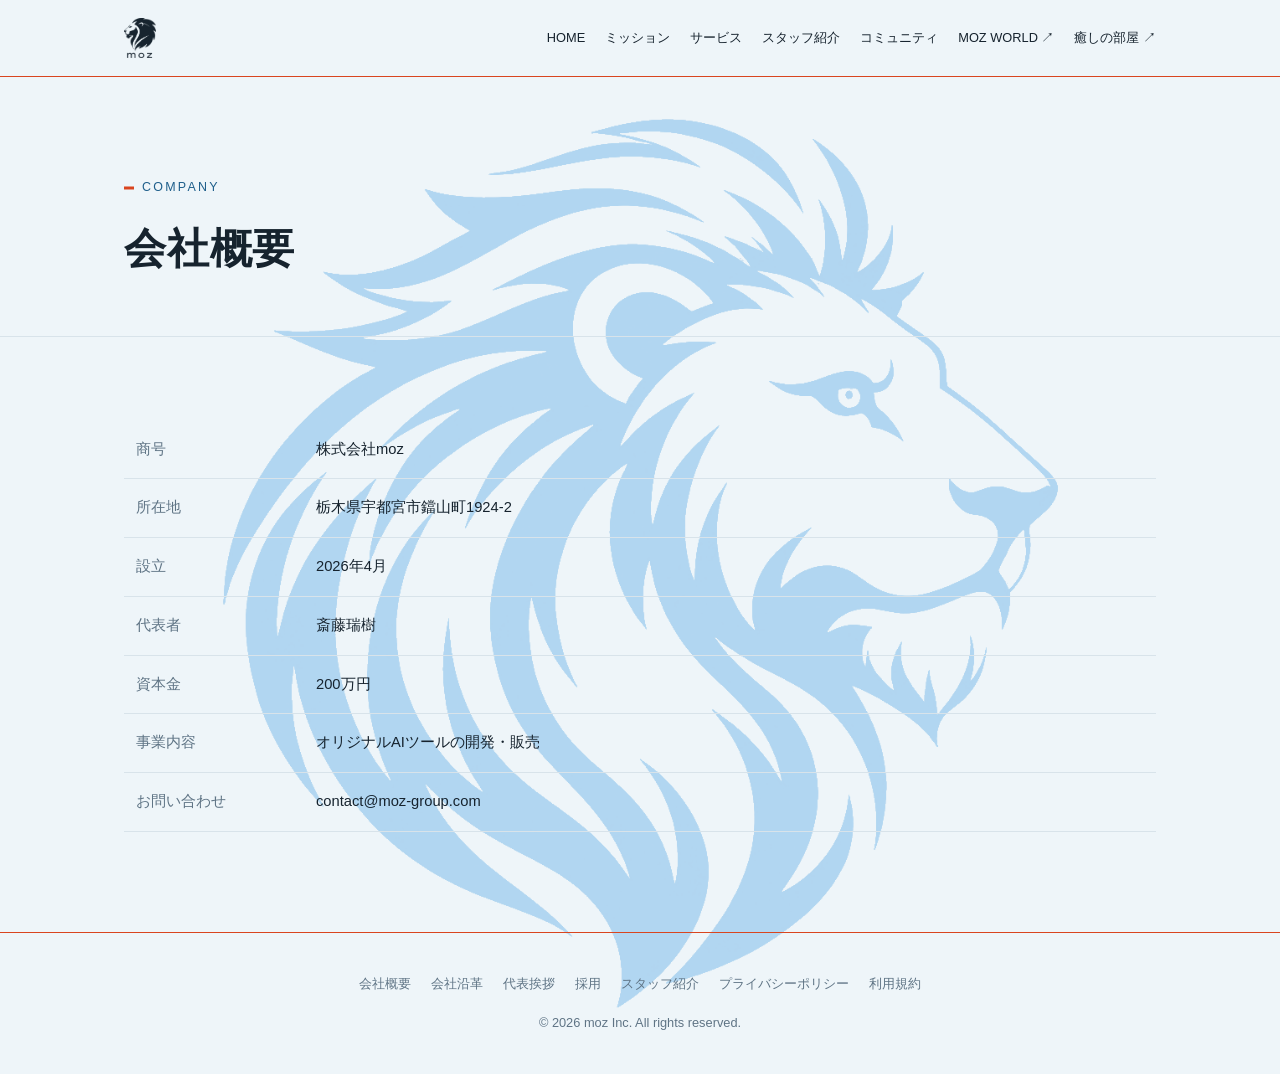
==== about.html @ cc47e498 "Add files via upload" ====
<!DOCTYPE html>
<html lang="ja">
<head>
<meta charset="UTF-8">
<meta name="viewport" content="width=device-width, initial-scale=1.0">
<title>会社概要 | 株式会社moz</title>
<style>
  :root {
    --bg: #eef5f9;
    --bg-elevated: #ffffff;
    --gold: #d9451f;
    --gold-soft: #ea6b3f;
    --accent2: #1f5f8b;
    --accent2-soft: #3a7fab;
    --text-main: #16232e;
    --text-sub: #5f7485;
    --border: #d8e3ea;
    --font-display: "Zen Kaku Gothic New", "Hiragino Sans", "Yu Gothic", sans-serif;
    --font-body: "Hiragino Sans", "Yu Gothic", sans-serif;
    --max-width: 1080px;
  }

  html { scroll-behavior: smooth; }
  * { box-sizing: border-box; margin: 0; padding: 0; }

  .lion-bg-fixed {
    position: fixed;
    inset: 0;
    z-index: -1;
    display: flex;
    align-items: flex-start;
    justify-content: center;
    padding-top: 4vh;
    pointer-events: none;
    opacity: 0.45;
  }
  .lion-bg-fixed img {
    width: min(1100px, 82vw);
    height: auto;
  }
  @media (max-width: 900px) {
    .lion-bg-fixed {
      align-items: center;
      padding-top: 0;
      opacity: 0.45;
    }
    .lion-bg-fixed img {
      width: 130vw;
      max-width: none;
    }
  }

  body {
    background: var(--bg);
    color: var(--text-main);
    font-family: var(--font-body);
    line-height: 1.75;
    -webkit-font-smoothing: antialiased;
  }

  a { color: inherit; text-decoration: none; }

  .wrap {
    max-width: var(--max-width);
    margin: 0 auto;
    padding: 0 24px;
  }

  /* Header */
  header {
    position: sticky;
    top: 0;
    z-index: 100;
    background: rgba(238,245,249,0.92);
    backdrop-filter: blur(8px);
    border-bottom: 1px solid var(--gold);
  }
  .header-inner {
    max-width: var(--max-width);
    margin: 0 auto;
    padding: 18px 24px;
    display: flex;
    justify-content: space-between;
    align-items: center;
    position: relative;
  }
  .logo {
    font-weight: 700;
    letter-spacing: 0.08em;
    font-size: 1.15rem;
    flex-shrink: 0;
    white-space: nowrap;
  }
  .logo span { color: var(--gold); }
  .logo img { height: 40px; width: auto; display: block; }
  nav ul {
    list-style: none;
    display: flex;
    gap: 20px;
    font-size: 0.8rem;
    flex-wrap: nowrap;
    white-space: nowrap;
  }
  nav a:hover { color: var(--gold-soft); }
  .nav-toggle {
    display: none;
    background: none;
    border: none;
    cursor: pointer;
    padding: 8px;
    color: var(--text-main);
    z-index: 120;
  }
  .nav-toggle span {
    display: block;
    width: 24px;
    height: 2px;
    background: var(--text-main);
    margin: 5px 0;
    transition: transform 0.3s ease, opacity 0.3s ease;
  }
  .nav-toggle.open span:nth-child(1) { transform: translateY(7px) rotate(45deg); }
  .nav-toggle.open span:nth-child(2) { opacity: 0; }
  .nav-toggle.open span:nth-child(3) { transform: translateY(-7px) rotate(-45deg); }

  @media (max-width: 760px) {
    .nav-toggle {
      display: block;
      margin-left: auto;
    }
    nav {
      position: static;
      display: contents;
    }
    nav ul {
      display: none;
      position: absolute;
      top: 100%;
      right: 0;
      left: 0;
      flex-direction: column;
      gap: 0;
      background: var(--bg);
      border-bottom: 1px solid var(--border);
      padding: 8px 0;
    }
    nav ul.open { display: flex; }
    nav ul li {
      padding: 0;
    }
    nav ul li a {
      display: block;
      padding: 14px 24px;
      font-size: 1rem;
      border-top: 1px solid var(--border);
    }
    nav ul li:first-child a { border-top: none; }
  }

  /* Section base */
  section {
    padding: 96px 0;
    border-bottom: 1px solid var(--gold);
  }
  .eyebrow {
    color: var(--accent2);
    font-size: 0.78rem;
    letter-spacing: 0.18em;
    text-transform: uppercase;
    margin-bottom: 14px;
    position: relative;
    padding-left: 18px;
  }
  .eyebrow::before {
    content: "";
    position: absolute;
    left: 0;
    top: 50%;
    transform: translateY(-50%);
    width: 10px;
    height: 3px;
    background: var(--gold);
  }
  h1, h2, h3 {
    font-family: var(--font-display);
    font-weight: 700;
    letter-spacing: 0.02em;
  }
  h2 {
    font-size: clamp(1.6rem, 3vw, 2.2rem);
    margin-bottom: 32px;
    position: relative;
    display: inline-block;
  }
  h2::after {
    content: "";
    position: absolute;
    left: 0;
    bottom: -8px;
    width: 40px;
    height: 3px;
    background: var(--gold);
  }
  p.lead {
    color: var(--text-sub);
    font-size: 1.02rem;
    max-width: 640px;
  }

  /* Hero */
  .hero {
    padding: 140px 0 100px;
    border-bottom: 1px solid var(--gold);
    position: relative;
    overflow: hidden;
  }
  .hero::before {
    content: "";
    position: absolute;
    top: -20%;
    right: -10%;
    width: 480px;
    height: 480px;
    background: radial-gradient(circle, rgba(217,69,31,0.12), transparent 70%);
    pointer-events: none;
  }
  .hero .wrap {
    position: relative;
    z-index: 2;
  }
  .hero h1 {
    font-size: clamp(2.2rem, 5vw, 3.4rem);
    line-height: 1.35;
    max-width: 780px;
  }
  .hero h1 .accent { color: var(--gold); }
  .hero p.sub {
    margin-top: 24px;
    color: var(--text-sub);
    max-width: 560px;
    font-size: 1.05rem;
  }
  .cta-row {
    margin-top: 40px;
    display: flex;
    gap: 16px;
    flex-wrap: wrap;
  }
  .btn {
    display: inline-block;
    padding: 14px 28px;
    font-size: 0.92rem;
    border-radius: 4px;
    font-weight: 600;
    letter-spacing: 0.02em;
    transition: all 0.2s ease;
  }
  .btn-primary {
    background: var(--gold);
    color: #ffffff;
  }
  .btn-primary:hover { background: var(--gold-soft); }
  .btn-outline {
    border: 1px solid var(--border);
    color: var(--text-main);
  }
  .btn-outline:hover { border-color: var(--gold); color: var(--gold); }

  /* Mission */
  .mission-body {
    max-width: 720px;
    color: var(--text-sub);
  }
  .placeholder-note {
    display: inline-block;
    margin-top: 16px;
    padding: 4px 10px;
    font-size: 0.72rem;
    border: 1px dashed var(--gold);
    color: var(--gold);
    border-radius: 3px;
  }

  /* Services */
  .service-grid {
    display: grid;
    grid-template-columns: repeat(auto-fit, minmax(280px, 1fr));
    gap: 24px;
    margin-top: 36px;
  }
  .service-card {
    background: var(--bg-elevated);
    border: 1px solid var(--border);
    border-radius: 6px;
    padding: 32px;
    transition: border-color 0.2s ease;
  }
  .service-card:hover { border-color: var(--gold); }
  .service-card .tag {
    font-size: 0.72rem;
    color: var(--gold);
    letter-spacing: 0.1em;
    text-transform: uppercase;
    margin-bottom: 10px;
  }
  .service-card h3 { font-size: 1.2rem; margin-bottom: 10px; }
  .service-card p { color: var(--text-sub); font-size: 0.92rem; }
  .service-card.add-more {
    display: flex;
    align-items: center;
    justify-content: center;
    color: var(--text-sub);
    border-style: dashed;
    font-size: 0.85rem;
  }
  .disclosure-box {
    margin-top: 40px;
    padding: 32px;
    background: var(--bg-elevated);
    border: 1px solid var(--border);
    border-radius: 8px;
  }
  .disclosure-box p {
    color: var(--text-sub);
    font-size: 0.94rem;
    margin-bottom: 16px;
  }
  .disclosure-box p:last-of-type { margin-bottom: 24px; }
  .disclosure-box strong { color: var(--gold); }

  /* Rep message */
  .rep-block {
    display: flex;
    gap: 40px;
    flex-wrap: wrap;
    align-items: flex-start;
  }
  .rep-photo {
    width: 180px;
    height: 180px;
    border-radius: 6px;
    background: var(--bg-elevated);
    border: 1px solid var(--border);
    display: flex;
    align-items: center;
    justify-content: center;
    color: var(--text-sub);
    font-size: 0.8rem;
    flex-shrink: 0;
  }
  .rep-text { max-width: 560px; color: var(--text-sub); }
  .rep-text .name { color: var(--text-main); font-weight: 700; margin-top: 16px; }

  /* Staff (top page) */
  .staff-grid {
    display: grid;
    grid-template-columns: repeat(auto-fit, minmax(200px, 1fr));
    gap: 24px;
    margin-top: 32px;
  }
  .staff-card { min-width: 0; }
  @media (max-width: 760px) {
    .staff-grid {
      grid-template-columns: repeat(2, 1fr);
      gap: 10px;
    }
    .staff-card { padding: 10px; }
    .staff-card svg { width: 60px; }
    .staff-card h3 { font-size: 0.78rem; word-break: break-word; }
    .staff-role { font-size: 0.62rem; word-break: break-word; }
    .staff-meta { font-size: 0.66rem; }
  }
  .staff-card {
    background: var(--bg-elevated);
    border: 1px solid var(--border);
    border-radius: 8px;
    padding: 24px;
    text-align: center;
  }
  .staff-card svg { width: 110px; height: auto; margin: 0 auto 10px; display: block; }
  .staff-card h3 { font-size: 0.95rem; margin-bottom: 4px; }
  .staff-role { color: var(--gold); font-size: 0.74rem; letter-spacing: 0.04em; margin-bottom: 8px; }
  .staff-meta { color: var(--text-sub); font-size: 0.78rem; }

  /* Recruit */
  .recruit-box {
    background: var(--bg-elevated);
    border: 1px solid var(--border);
    border-radius: 8px;
    padding: 48px;
  }
  .recruit-box h2 { margin-bottom: 12px; }

  /* Community / Discord */
  .community-grid {
    display: grid;
    grid-template-columns: 1.2fr 1fr;
    gap: 32px;
    margin-top: 32px;
  }
  @media (max-width: 760px) {
    .community-grid { grid-template-columns: 1fr; }
  }
  .discord-widget-slot {
    background: var(--bg-elevated);
    border: 1px solid var(--border);
    border-radius: 8px;
    padding: 24px;
    min-height: 220px;
    display: flex;
    align-items: center;
    justify-content: center;
    color: var(--text-sub);
    font-size: 0.85rem;
    text-align: center;
  }
  .channel-list { list-style: none; margin-top: 16px; }
  .channel-list li {
    padding: 10px 0;
    border-bottom: 1px solid var(--border);
    font-size: 0.9rem;
    color: var(--text-sub);
  }
  .channel-list li .badge {
    display: inline-block;
    font-size: 0.68rem;
    padding: 2px 8px;
    border-radius: 10px;
    margin-right: 8px;
  }
  .badge.open { background: rgba(31,95,139,0.13); color: var(--accent2); }
  .badge.private { background: rgba(217,69,31,0.10); color: var(--gold); }

  /* Company profile */
  table.profile {
    width: 100%;
    border-collapse: collapse;
    margin-top: 24px;
  }
  table.profile th, table.profile td {
    text-align: left;
    padding: 16px 12px;
    border-bottom: 1px solid var(--border);
    font-size: 0.92rem;
  }
  table.profile th {
    width: 180px;
    color: var(--text-sub);
    font-weight: 500;
  }
  .tbd { color: var(--gold); font-size: 0.82rem; }

  /* News */
  .news-empty {
    color: var(--text-sub);
    font-size: 0.92rem;
    padding: 32px;
    text-align: center;
    border: 1px dashed var(--border);
    border-radius: 6px;
  }

  /* SNS */
  .sns-row {
    display: flex;
    gap: 16px;
    flex-wrap: wrap;
    margin-top: 24px;
  }
  .sns-pill {
    padding: 12px 22px;
    border: 1px solid var(--border);
    border-radius: 30px;
    font-size: 0.88rem;
  }
  .sns-pill:hover { border-color: var(--gold); color: var(--gold-soft); }

  footer {
    padding: 40px 0;
    text-align: center;
    color: var(--text-sub);
    font-size: 0.8rem;
  }
  .footer-links {
    display: flex;
    justify-content: center;
    flex-wrap: wrap;
    gap: 20px;
    margin-bottom: 16px;
    font-size: 0.82rem;
  }
  .footer-links a:hover { color: var(--gold); }
  .footer-copy { color: var(--text-sub); }
  .page-hero { padding: 100px 0 50px; border-bottom: 1px solid var(--border); }
  .page-hero h1 { font-size: clamp(1.8rem, 4vw, 2.6rem); margin-top: 10px; }
  .page-content { padding: 60px 0 100px; }
  .page-content h2 { font-size: 1.3rem; margin: 40px 0 16px; }
  .page-content h2:first-child { margin-top: 0; }
  .page-content p { color: var(--text-sub); margin-bottom: 16px; line-height: 1.9; }
  .timeline { list-style: none; margin-top: 24px; }
  .timeline li { display: flex; gap: 24px; padding: 18px 0; border-bottom: 1px solid var(--border); }
  .timeline .t-date { color: var(--gold); font-weight: 700; min-width: 110px; flex-shrink: 0; }
  .timeline .t-text { color: var(--text-sub); }
  .staff-grid { display: grid; grid-template-columns: repeat(auto-fit, minmax(260px, 1fr)); gap: 28px; margin-top: 32px; }
  .staff-card { background: var(--bg-elevated); border: 1px solid var(--border); border-radius: 8px; padding: 28px; text-align: center; }
  .staff-card svg { width: 140px; height: auto; margin: 0 auto 12px; display: block; }
  .staff-card h3 { font-size: 1.05rem; margin-bottom: 4px; }
  .staff-role { color: var(--gold); font-size: 0.8rem; letter-spacing: 0.05em; margin-bottom: 12px; }
  .staff-meta { color: var(--text-sub); font-size: 0.82rem; margin-bottom: 10px; }
  .staff-bio { color: var(--text-sub); font-size: 0.88rem; text-align: left; line-height: 1.8; }
</style>
</head>
<body>

<div class="lion-bg-fixed" aria-hidden="true">
  <img src="lion-bg.png" alt="">
</div>

<header>
  <div class="header-inner">
    <div class="logo"><a href="index.html#top" style="display:flex; align-items:center;"><img src="moz-logo.png" alt="株式会社moz"></a></div>
    <button class="nav-toggle" id="navToggle" aria-label="メニューを開く" aria-expanded="false">
      <span></span><span></span><span></span>
    </button>
    <nav>
      <ul id="navMenu">
        <li><a href="index.html#top">HOME</a></li>
        <li><a href="index.html#mission">ミッション</a></li>
        <li><a href="index.html#services">サービス</a></li>
        <li><a href="index.html#staff">スタッフ紹介</a></li>
        <li><a href="index.html#community">コミュニティ</a></li>
        <li><a href="preview-3d.html" target="_blank">MOZ WORLD ↗</a></li>
        <li><a href="cabin.html" target="_blank">癒しの部屋 ↗</a></li>
      </ul>
    </nav>
  </div>
</header>

<section class="page-hero">
  <div class="wrap">
    <div class="eyebrow">Company</div>
    <h1>会社概要</h1>
  </div>
</section>

<section class="page-content">
  <div class="wrap">
    <table class="profile">
      <tr><th>商号</th><td>株式会社moz</td></tr>
      <tr><th>所在地</th><td>栃木県宇都宮市鐺山町1924-2</td></tr>
      <tr><th>設立</th><td>2026年4月</td></tr>
      <tr><th>代表者</th><td>斎藤瑞樹</td></tr>
      <tr><th>資本金</th><td>200万円</td></tr>
      <tr><th>事業内容</th><td>オリジナルAIツールの開発・販売</td></tr>
      <tr><th>お問い合わせ</th><td><a href="mailto:contact@moz-group.com">contact@moz-group.com</a></td></tr>
    </table>
  </div>
</section>

<footer>
  <div class="wrap">
    <div class="footer-links">
      <a href="about.html">会社概要</a>
      <a href="history.html">会社沿革</a>
      <a href="index.html#representative">代表挨拶</a>
      <a href="index.html#recruit">採用</a>
      <a href="staff.html">スタッフ紹介</a>
      <a href="privacy.html">プライバシーポリシー</a>
      <a href="terms.html">利用規約</a>
    </div>
    <div class="footer-copy">&copy; 2026 moz Inc. All rights reserved.</div>
  </div>
</footer>

<script>
  (function() {
    var toggle = document.getElementById('navToggle');
    var menu = document.getElementById('navMenu');
    if (!toggle || !menu) return;

    function closeMenu() {
      menu.classList.remove('open');
      toggle.classList.remove('open');
      toggle.setAttribute('aria-expanded', 'false');
    }

    toggle.addEventListener('click', function() {
      var isOpen = menu.classList.toggle('open');
      toggle.classList.toggle('open', isOpen);
      toggle.setAttribute('aria-expanded', isOpen ? 'true' : 'false');
    });

    menu.querySelectorAll('a').forEach(function(link) {
      link.addEventListener('click', closeMenu);
    });
  })();
</script>

</body>
</html>
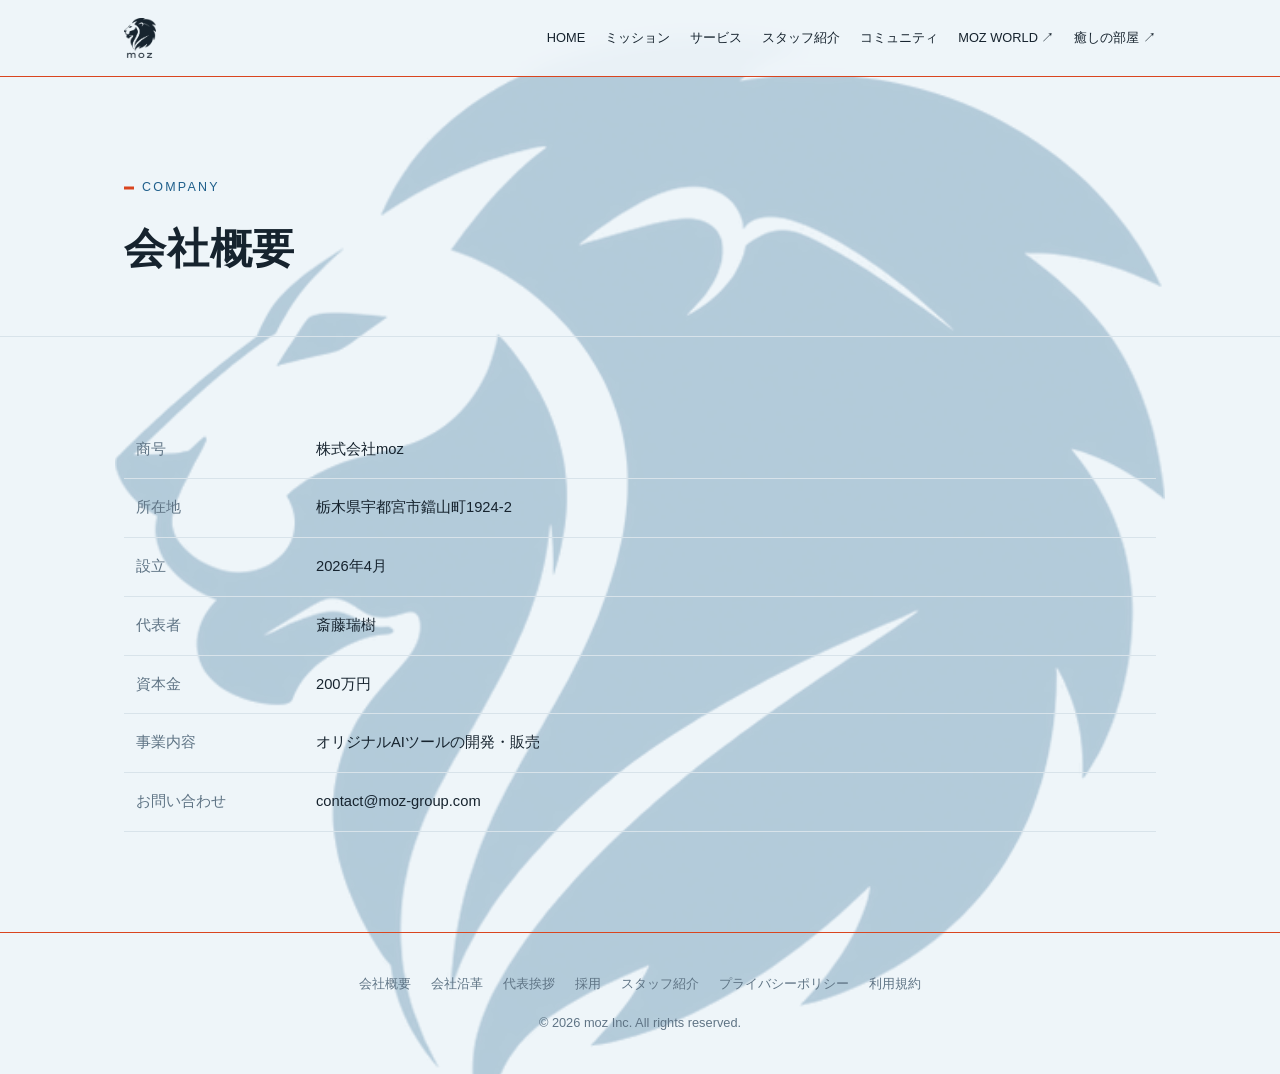
==== commit 8dd48ef3: "Add files via upload" ====
--- a/about.html
+++ b/about.html
@@ -32,7 +32,7 @@
     justify-content: center;
     padding-top: 4vh;
     pointer-events: none;
-    opacity: 0.45;
+    opacity: 0.28;
   }
   .lion-bg-fixed img {
     width: min(1100px, 82vw);
@@ -42,10 +42,10 @@
     .lion-bg-fixed {
       align-items: center;
       padding-top: 0;
-      opacity: 0.45;
+      opacity: 0.28;
     }
     .lion-bg-fixed img {
-      width: 130vw;
+      width: 96vw;
       max-width: none;
     }
   }
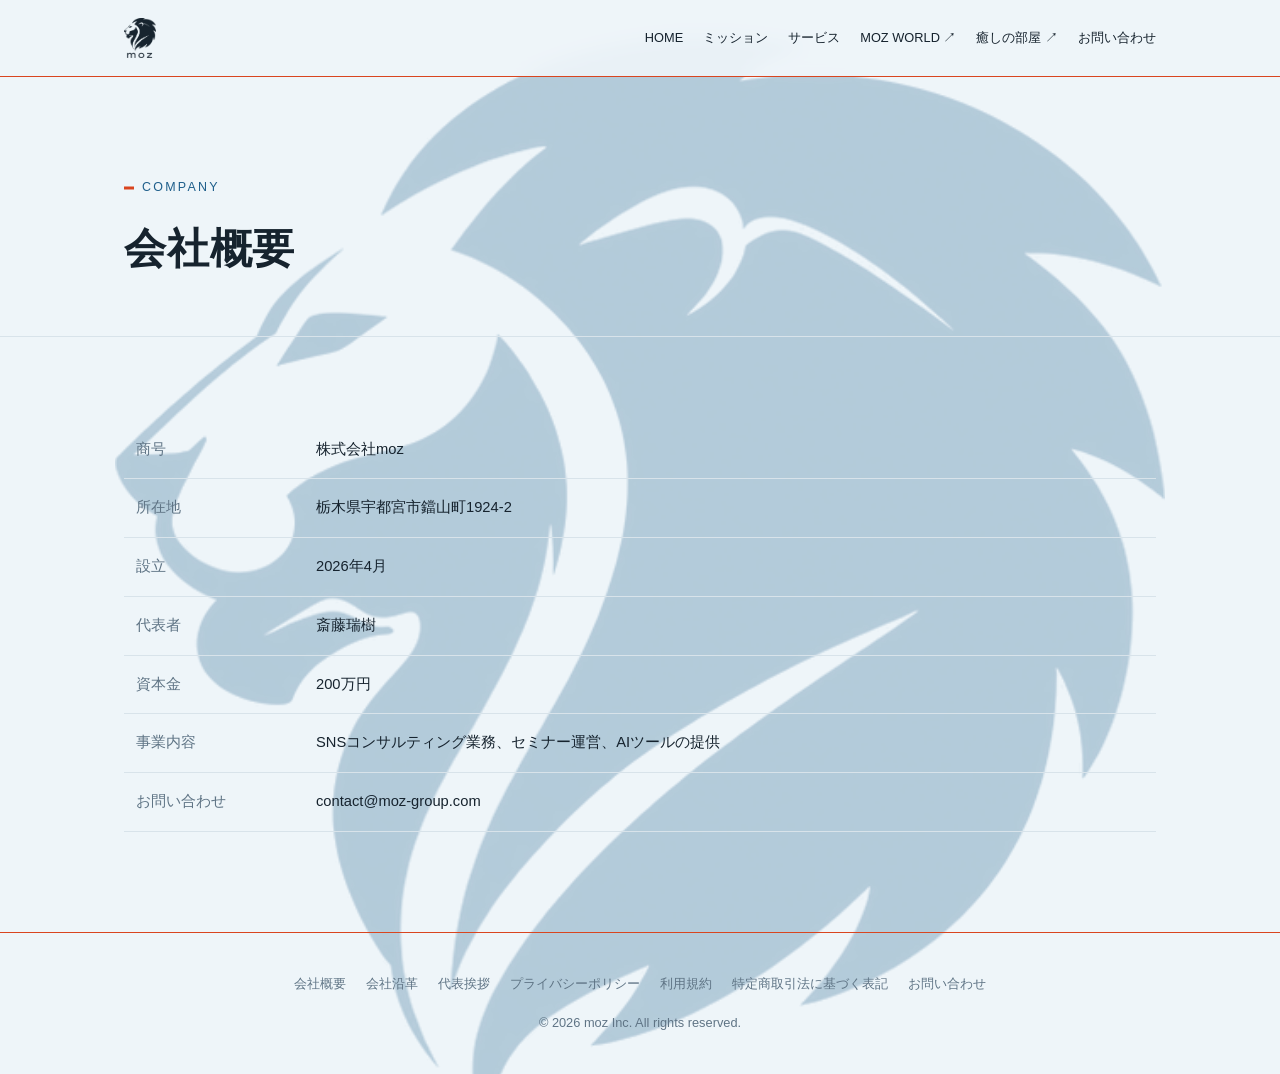
==== commit 152b5d63: "Add files via upload" ====
--- a/about.html
+++ b/about.html
@@ -527,10 +527,9 @@
         <li><a href="index.html#top">HOME</a></li>
         <li><a href="index.html#mission">ミッション</a></li>
         <li><a href="index.html#services">サービス</a></li>
-        <li><a href="index.html#staff">スタッフ紹介</a></li>
-        <li><a href="index.html#community">コミュニティ</a></li>
         <li><a href="preview-3d.html" target="_blank">MOZ WORLD ↗</a></li>
         <li><a href="cabin.html" target="_blank">癒しの部屋 ↗</a></li>
+        <li><a href="contact.html">お問い合わせ</a></li>
       </ul>
     </nav>
   </div>
@@ -551,7 +550,7 @@
       <tr><th>設立</th><td>2026年4月</td></tr>
       <tr><th>代表者</th><td>斎藤瑞樹</td></tr>
       <tr><th>資本金</th><td>200万円</td></tr>
-      <tr><th>事業内容</th><td>オリジナルAIツールの開発・販売</td></tr>
+      <tr><th>事業内容</th><td>SNSコンサルティング業務、セミナー運営、AIツールの提供</td></tr>
       <tr><th>お問い合わせ</th><td><a href="mailto:contact@moz-group.com">contact@moz-group.com</a></td></tr>
     </table>
   </div>
@@ -563,10 +562,10 @@
       <a href="about.html">会社概要</a>
       <a href="history.html">会社沿革</a>
       <a href="index.html#representative">代表挨拶</a>
-      <a href="index.html#recruit">採用</a>
-      <a href="staff.html">スタッフ紹介</a>
       <a href="privacy.html">プライバシーポリシー</a>
       <a href="terms.html">利用規約</a>
+      <a href="tokushoho.html">特定商取引法に基づく表記</a>
+      <a href="contact.html">お問い合わせ</a>
     </div>
     <div class="footer-copy">&copy; 2026 moz Inc. All rights reserved.</div>
   </div>
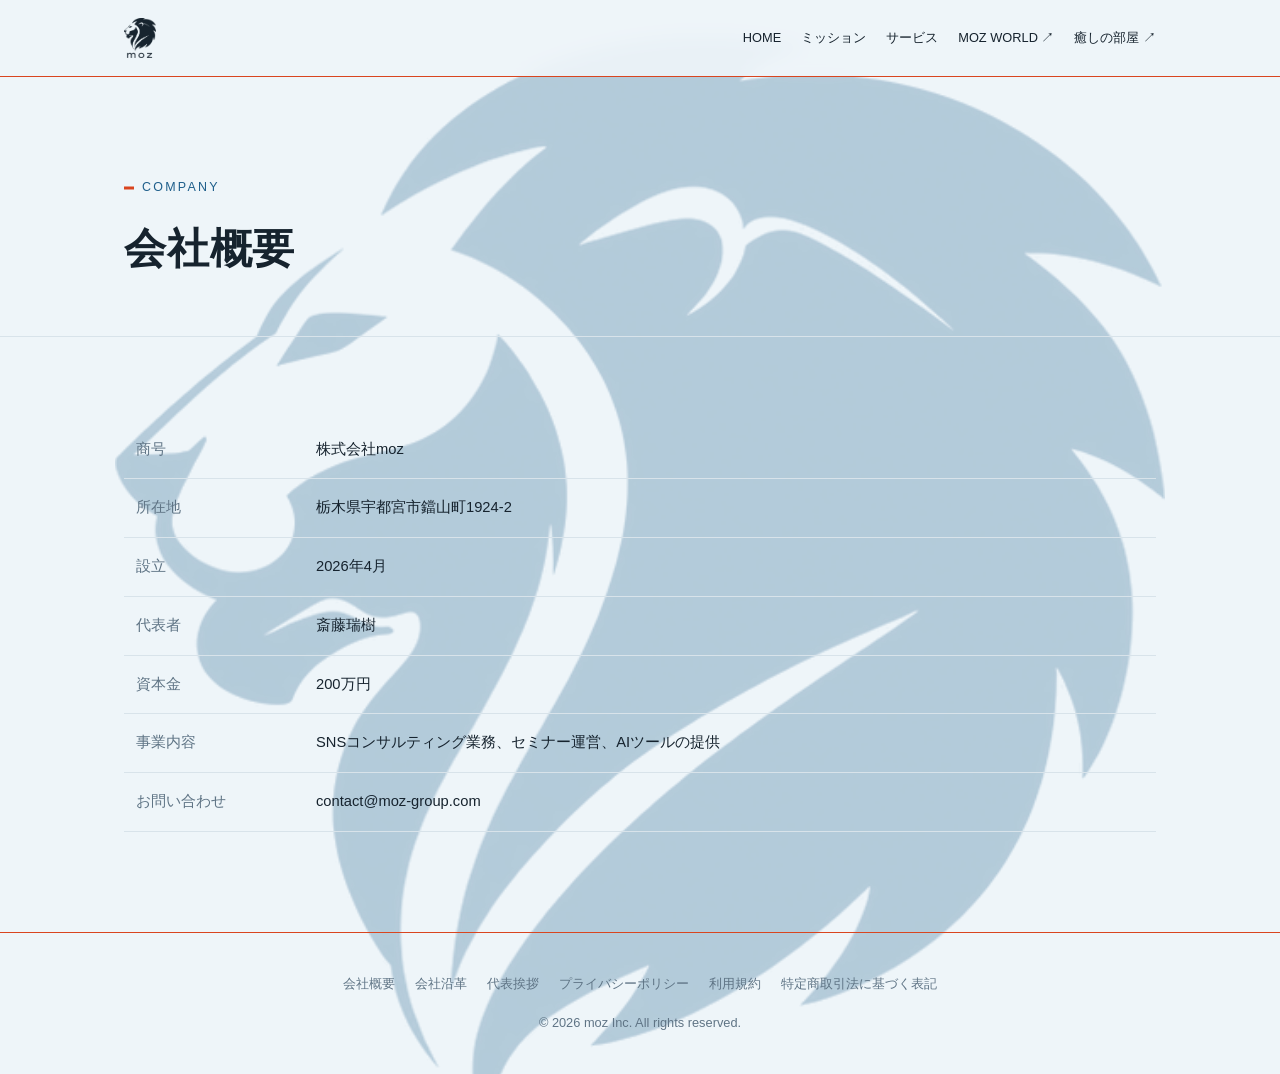
==== commit 6dcef910: "Add files via upload" ====
--- a/about.html
+++ b/about.html
@@ -529,7 +529,6 @@
         <li><a href="index.html#services">サービス</a></li>
         <li><a href="preview-3d.html" target="_blank">MOZ WORLD ↗</a></li>
         <li><a href="cabin.html" target="_blank">癒しの部屋 ↗</a></li>
-        <li><a href="contact.html">お問い合わせ</a></li>
       </ul>
     </nav>
   </div>
@@ -565,7 +564,6 @@
       <a href="privacy.html">プライバシーポリシー</a>
       <a href="terms.html">利用規約</a>
       <a href="tokushoho.html">特定商取引法に基づく表記</a>
-      <a href="contact.html">お問い合わせ</a>
     </div>
     <div class="footer-copy">&copy; 2026 moz Inc. All rights reserved.</div>
   </div>
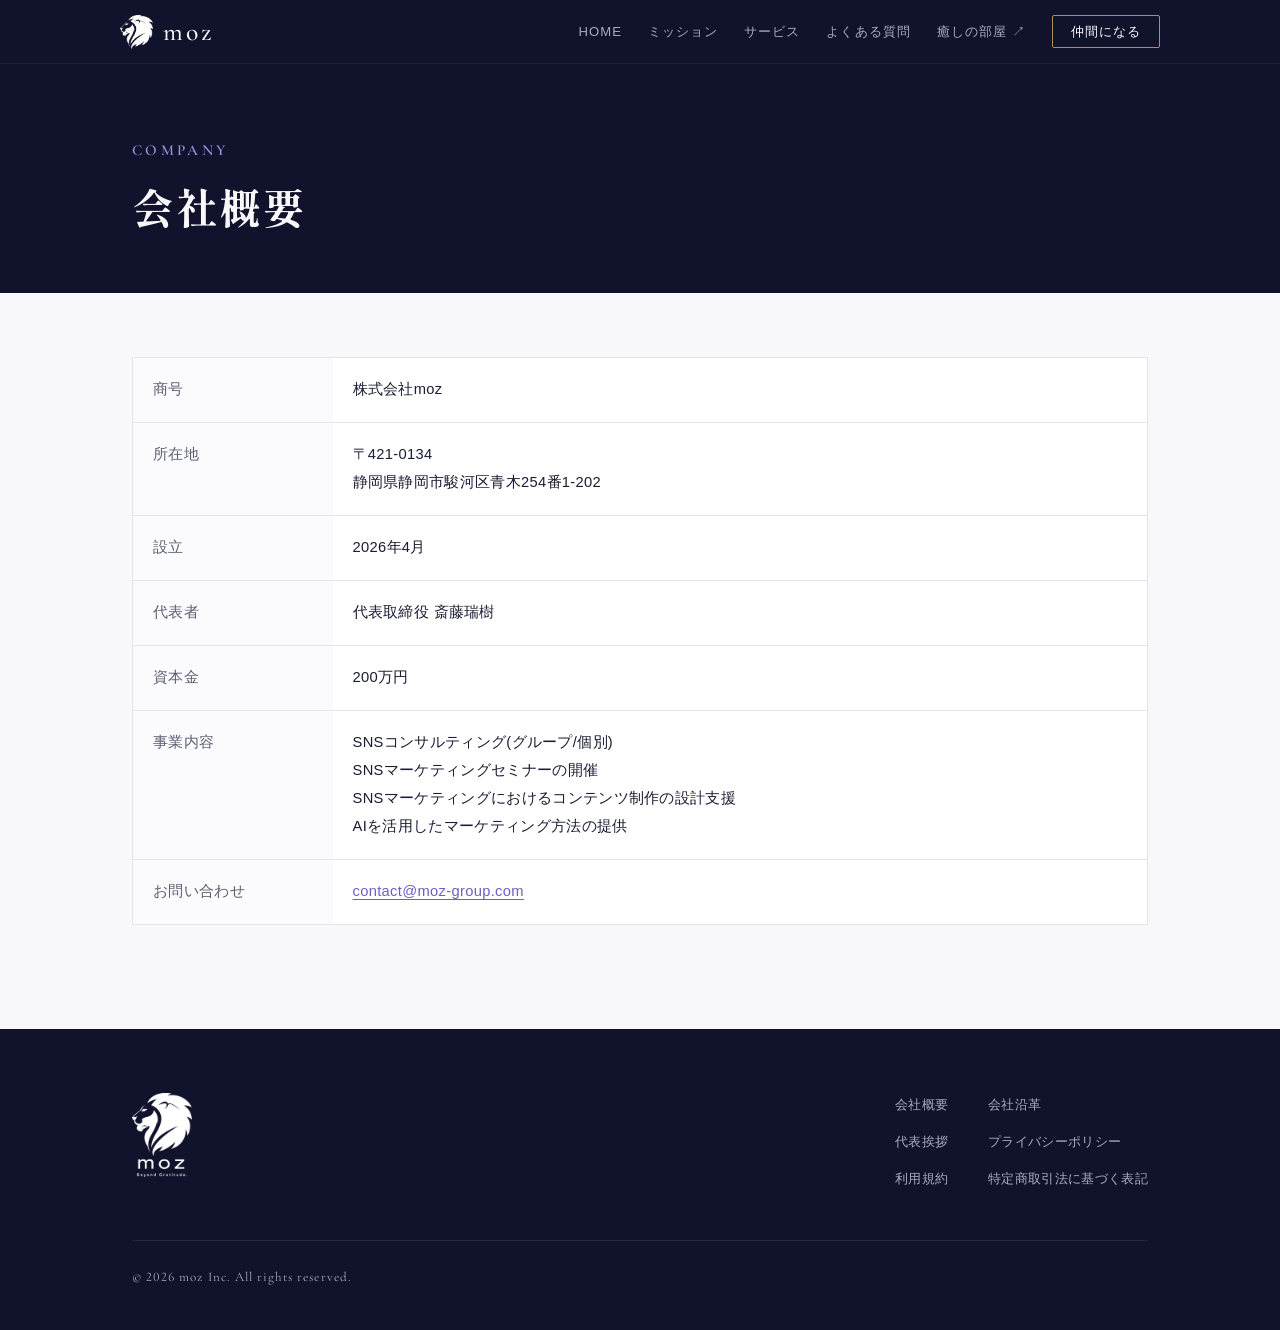
==== commit 8c152f2a: "Add files via upload" ====
--- a/about.html
+++ b/about.html
@@ -2,538 +2,38 @@
 <html lang="ja">
 <head>
 <meta charset="UTF-8">
-<meta name="viewport" content="width=device-width, initial-scale=1.0">
+<meta name="viewport" content="width=device-width, initial-scale=1.0, viewport-fit=cover">
 <title>会社概要 | 株式会社moz</title>
-<style>
-  :root {
-    --bg: #eef5f9;
-    --bg-elevated: #ffffff;
-    --gold: #d9451f;
-    --gold-soft: #ea6b3f;
-    --accent2: #1f5f8b;
-    --accent2-soft: #3a7fab;
-    --text-main: #16232e;
-    --text-sub: #5f7485;
-    --border: #d8e3ea;
-    --font-display: "Zen Kaku Gothic New", "Hiragino Sans", "Yu Gothic", sans-serif;
-    --font-body: "Hiragino Sans", "Yu Gothic", sans-serif;
-    --max-width: 1080px;
-  }
-
-  html { scroll-behavior: smooth; }
-  * { box-sizing: border-box; margin: 0; padding: 0; }
-
-  .lion-bg-fixed {
-    position: fixed;
-    inset: 0;
-    z-index: -1;
-    display: flex;
-    align-items: flex-start;
-    justify-content: center;
-    padding-top: 4vh;
-    pointer-events: none;
-    opacity: 0.28;
-  }
-  .lion-bg-fixed img {
-    width: min(1100px, 82vw);
-    height: auto;
-  }
-  @media (max-width: 900px) {
-    .lion-bg-fixed {
-      align-items: center;
-      padding-top: 0;
-      opacity: 0.28;
-    }
-    .lion-bg-fixed img {
-      width: 96vw;
-      max-width: none;
-    }
-  }
-
-  body {
-    background: var(--bg);
-    color: var(--text-main);
-    font-family: var(--font-body);
-    line-height: 1.75;
-    -webkit-font-smoothing: antialiased;
-  }
-
-  a { color: inherit; text-decoration: none; }
-
-  .wrap {
-    max-width: var(--max-width);
-    margin: 0 auto;
-    padding: 0 24px;
-  }
-
-  /* Header */
-  header {
-    position: sticky;
-    top: 0;
-    z-index: 100;
-    background: rgba(238,245,249,0.92);
-    backdrop-filter: blur(8px);
-    border-bottom: 1px solid var(--gold);
-  }
-  .header-inner {
-    max-width: var(--max-width);
-    margin: 0 auto;
-    padding: 18px 24px;
-    display: flex;
-    justify-content: space-between;
-    align-items: center;
-    position: relative;
-  }
-  .logo {
-    font-weight: 700;
-    letter-spacing: 0.08em;
-    font-size: 1.15rem;
-    flex-shrink: 0;
-    white-space: nowrap;
-  }
-  .logo span { color: var(--gold); }
-  .logo img { height: 40px; width: auto; display: block; }
-  nav ul {
-    list-style: none;
-    display: flex;
-    gap: 20px;
-    font-size: 0.8rem;
-    flex-wrap: nowrap;
-    white-space: nowrap;
-  }
-  nav a:hover { color: var(--gold-soft); }
-  .nav-toggle {
-    display: none;
-    background: none;
-    border: none;
-    cursor: pointer;
-    padding: 8px;
-    color: var(--text-main);
-    z-index: 120;
-  }
-  .nav-toggle span {
-    display: block;
-    width: 24px;
-    height: 2px;
-    background: var(--text-main);
-    margin: 5px 0;
-    transition: transform 0.3s ease, opacity 0.3s ease;
-  }
-  .nav-toggle.open span:nth-child(1) { transform: translateY(7px) rotate(45deg); }
-  .nav-toggle.open span:nth-child(2) { opacity: 0; }
-  .nav-toggle.open span:nth-child(3) { transform: translateY(-7px) rotate(-45deg); }
-
-  @media (max-width: 760px) {
-    .nav-toggle {
-      display: block;
-      margin-left: auto;
-    }
-    nav {
-      position: static;
-      display: contents;
-    }
-    nav ul {
-      display: none;
-      position: absolute;
-      top: 100%;
-      right: 0;
-      left: 0;
-      flex-direction: column;
-      gap: 0;
-      background: var(--bg);
-      border-bottom: 1px solid var(--border);
-      padding: 8px 0;
-    }
-    nav ul.open { display: flex; }
-    nav ul li {
-      padding: 0;
-    }
-    nav ul li a {
-      display: block;
-      padding: 14px 24px;
-      font-size: 1rem;
-      border-top: 1px solid var(--border);
-    }
-    nav ul li:first-child a { border-top: none; }
-  }
-
-  /* Section base */
-  section {
-    padding: 96px 0;
-    border-bottom: 1px solid var(--gold);
-  }
-  .eyebrow {
-    color: var(--accent2);
-    font-size: 0.78rem;
-    letter-spacing: 0.18em;
-    text-transform: uppercase;
-    margin-bottom: 14px;
-    position: relative;
-    padding-left: 18px;
-  }
-  .eyebrow::before {
-    content: "";
-    position: absolute;
-    left: 0;
-    top: 50%;
-    transform: translateY(-50%);
-    width: 10px;
-    height: 3px;
-    background: var(--gold);
-  }
-  h1, h2, h3 {
-    font-family: var(--font-display);
-    font-weight: 700;
-    letter-spacing: 0.02em;
-  }
-  h2 {
-    font-size: clamp(1.6rem, 3vw, 2.2rem);
-    margin-bottom: 32px;
-    position: relative;
-    display: inline-block;
-  }
-  h2::after {
-    content: "";
-    position: absolute;
-    left: 0;
-    bottom: -8px;
-    width: 40px;
-    height: 3px;
-    background: var(--gold);
-  }
-  p.lead {
-    color: var(--text-sub);
-    font-size: 1.02rem;
-    max-width: 640px;
-  }
-
-  /* Hero */
-  .hero {
-    padding: 140px 0 100px;
-    border-bottom: 1px solid var(--gold);
-    position: relative;
-    overflow: hidden;
-  }
-  .hero::before {
-    content: "";
-    position: absolute;
-    top: -20%;
-    right: -10%;
-    width: 480px;
-    height: 480px;
-    background: radial-gradient(circle, rgba(217,69,31,0.12), transparent 70%);
-    pointer-events: none;
-  }
-  .hero .wrap {
-    position: relative;
-    z-index: 2;
-  }
-  .hero h1 {
-    font-size: clamp(2.2rem, 5vw, 3.4rem);
-    line-height: 1.35;
-    max-width: 780px;
-  }
-  .hero h1 .accent { color: var(--gold); }
-  .hero p.sub {
-    margin-top: 24px;
-    color: var(--text-sub);
-    max-width: 560px;
-    font-size: 1.05rem;
-  }
-  .cta-row {
-    margin-top: 40px;
-    display: flex;
-    gap: 16px;
-    flex-wrap: wrap;
-  }
-  .btn {
-    display: inline-block;
-    padding: 14px 28px;
-    font-size: 0.92rem;
-    border-radius: 4px;
-    font-weight: 600;
-    letter-spacing: 0.02em;
-    transition: all 0.2s ease;
-  }
-  .btn-primary {
-    background: var(--gold);
-    color: #ffffff;
-  }
-  .btn-primary:hover { background: var(--gold-soft); }
-  .btn-outline {
-    border: 1px solid var(--border);
-    color: var(--text-main);
-  }
-  .btn-outline:hover { border-color: var(--gold); color: var(--gold); }
-
-  /* Mission */
-  .mission-body {
-    max-width: 720px;
-    color: var(--text-sub);
-  }
-  .placeholder-note {
-    display: inline-block;
-    margin-top: 16px;
-    padding: 4px 10px;
-    font-size: 0.72rem;
-    border: 1px dashed var(--gold);
-    color: var(--gold);
-    border-radius: 3px;
-  }
-
-  /* Services */
-  .service-grid {
-    display: grid;
-    grid-template-columns: repeat(auto-fit, minmax(280px, 1fr));
-    gap: 24px;
-    margin-top: 36px;
-  }
-  .service-card {
-    background: var(--bg-elevated);
-    border: 1px solid var(--border);
-    border-radius: 6px;
-    padding: 32px;
-    transition: border-color 0.2s ease;
-  }
-  .service-card:hover { border-color: var(--gold); }
-  .service-card .tag {
-    font-size: 0.72rem;
-    color: var(--gold);
-    letter-spacing: 0.1em;
-    text-transform: uppercase;
-    margin-bottom: 10px;
-  }
-  .service-card h3 { font-size: 1.2rem; margin-bottom: 10px; }
-  .service-card p { color: var(--text-sub); font-size: 0.92rem; }
-  .service-card.add-more {
-    display: flex;
-    align-items: center;
-    justify-content: center;
-    color: var(--text-sub);
-    border-style: dashed;
-    font-size: 0.85rem;
-  }
-  .disclosure-box {
-    margin-top: 40px;
-    padding: 32px;
-    background: var(--bg-elevated);
-    border: 1px solid var(--border);
-    border-radius: 8px;
-  }
-  .disclosure-box p {
-    color: var(--text-sub);
-    font-size: 0.94rem;
-    margin-bottom: 16px;
-  }
-  .disclosure-box p:last-of-type { margin-bottom: 24px; }
-  .disclosure-box strong { color: var(--gold); }
-
-  /* Rep message */
-  .rep-block {
-    display: flex;
-    gap: 40px;
-    flex-wrap: wrap;
-    align-items: flex-start;
-  }
-  .rep-photo {
-    width: 180px;
-    height: 180px;
-    border-radius: 6px;
-    background: var(--bg-elevated);
-    border: 1px solid var(--border);
-    display: flex;
-    align-items: center;
-    justify-content: center;
-    color: var(--text-sub);
-    font-size: 0.8rem;
-    flex-shrink: 0;
-  }
-  .rep-text { max-width: 560px; color: var(--text-sub); }
-  .rep-text .name { color: var(--text-main); font-weight: 700; margin-top: 16px; }
-
-  /* Staff (top page) */
-  .staff-grid {
-    display: grid;
-    grid-template-columns: repeat(auto-fit, minmax(200px, 1fr));
-    gap: 24px;
-    margin-top: 32px;
-  }
-  .staff-card { min-width: 0; }
-  @media (max-width: 760px) {
-    .staff-grid {
-      grid-template-columns: repeat(2, 1fr);
-      gap: 10px;
-    }
-    .staff-card { padding: 10px; }
-    .staff-card svg { width: 60px; }
-    .staff-card h3 { font-size: 0.78rem; word-break: break-word; }
-    .staff-role { font-size: 0.62rem; word-break: break-word; }
-    .staff-meta { font-size: 0.66rem; }
-  }
-  .staff-card {
-    background: var(--bg-elevated);
-    border: 1px solid var(--border);
-    border-radius: 8px;
-    padding: 24px;
-    text-align: center;
-  }
-  .staff-card svg { width: 110px; height: auto; margin: 0 auto 10px; display: block; }
-  .staff-card h3 { font-size: 0.95rem; margin-bottom: 4px; }
-  .staff-role { color: var(--gold); font-size: 0.74rem; letter-spacing: 0.04em; margin-bottom: 8px; }
-  .staff-meta { color: var(--text-sub); font-size: 0.78rem; }
-
-  /* Recruit */
-  .recruit-box {
-    background: var(--bg-elevated);
-    border: 1px solid var(--border);
-    border-radius: 8px;
-    padding: 48px;
-  }
-  .recruit-box h2 { margin-bottom: 12px; }
-
-  /* Community / Discord */
-  .community-grid {
-    display: grid;
-    grid-template-columns: 1.2fr 1fr;
-    gap: 32px;
-    margin-top: 32px;
-  }
-  @media (max-width: 760px) {
-    .community-grid { grid-template-columns: 1fr; }
-  }
-  .discord-widget-slot {
-    background: var(--bg-elevated);
-    border: 1px solid var(--border);
-    border-radius: 8px;
-    padding: 24px;
-    min-height: 220px;
-    display: flex;
-    align-items: center;
-    justify-content: center;
-    color: var(--text-sub);
-    font-size: 0.85rem;
-    text-align: center;
-  }
-  .channel-list { list-style: none; margin-top: 16px; }
-  .channel-list li {
-    padding: 10px 0;
-    border-bottom: 1px solid var(--border);
-    font-size: 0.9rem;
-    color: var(--text-sub);
-  }
-  .channel-list li .badge {
-    display: inline-block;
-    font-size: 0.68rem;
-    padding: 2px 8px;
-    border-radius: 10px;
-    margin-right: 8px;
-  }
-  .badge.open { background: rgba(31,95,139,0.13); color: var(--accent2); }
-  .badge.private { background: rgba(217,69,31,0.10); color: var(--gold); }
-
-  /* Company profile */
-  table.profile {
-    width: 100%;
-    border-collapse: collapse;
-    margin-top: 24px;
-  }
-  table.profile th, table.profile td {
-    text-align: left;
-    padding: 16px 12px;
-    border-bottom: 1px solid var(--border);
-    font-size: 0.92rem;
-  }
-  table.profile th {
-    width: 180px;
-    color: var(--text-sub);
-    font-weight: 500;
-  }
-  .tbd { color: var(--gold); font-size: 0.82rem; }
-
-  /* News */
-  .news-empty {
-    color: var(--text-sub);
-    font-size: 0.92rem;
-    padding: 32px;
-    text-align: center;
-    border: 1px dashed var(--border);
-    border-radius: 6px;
-  }
-
-  /* SNS */
-  .sns-row {
-    display: flex;
-    gap: 16px;
-    flex-wrap: wrap;
-    margin-top: 24px;
-  }
-  .sns-pill {
-    padding: 12px 22px;
-    border: 1px solid var(--border);
-    border-radius: 30px;
-    font-size: 0.88rem;
-  }
-  .sns-pill:hover { border-color: var(--gold); color: var(--gold-soft); }
-
-  footer {
-    padding: 40px 0;
-    text-align: center;
-    color: var(--text-sub);
-    font-size: 0.8rem;
-  }
-  .footer-links {
-    display: flex;
-    justify-content: center;
-    flex-wrap: wrap;
-    gap: 20px;
-    margin-bottom: 16px;
-    font-size: 0.82rem;
-  }
-  .footer-links a:hover { color: var(--gold); }
-  .footer-copy { color: var(--text-sub); }
-  .page-hero { padding: 100px 0 50px; border-bottom: 1px solid var(--border); }
-  .page-hero h1 { font-size: clamp(1.8rem, 4vw, 2.6rem); margin-top: 10px; }
-  .page-content { padding: 60px 0 100px; }
-  .page-content h2 { font-size: 1.3rem; margin: 40px 0 16px; }
-  .page-content h2:first-child { margin-top: 0; }
-  .page-content p { color: var(--text-sub); margin-bottom: 16px; line-height: 1.9; }
-  .timeline { list-style: none; margin-top: 24px; }
-  .timeline li { display: flex; gap: 24px; padding: 18px 0; border-bottom: 1px solid var(--border); }
-  .timeline .t-date { color: var(--gold); font-weight: 700; min-width: 110px; flex-shrink: 0; }
-  .timeline .t-text { color: var(--text-sub); }
-  .staff-grid { display: grid; grid-template-columns: repeat(auto-fit, minmax(260px, 1fr)); gap: 28px; margin-top: 32px; }
-  .staff-card { background: var(--bg-elevated); border: 1px solid var(--border); border-radius: 8px; padding: 28px; text-align: center; }
-  .staff-card svg { width: 140px; height: auto; margin: 0 auto 12px; display: block; }
-  .staff-card h3 { font-size: 1.05rem; margin-bottom: 4px; }
-  .staff-role { color: var(--gold); font-size: 0.8rem; letter-spacing: 0.05em; margin-bottom: 12px; }
-  .staff-meta { color: var(--text-sub); font-size: 0.82rem; margin-bottom: 10px; }
-  .staff-bio { color: var(--text-sub); font-size: 0.88rem; text-align: left; line-height: 1.8; }
-</style>
+<meta name="description" content="株式会社mozの会社概要です。">
+<meta name="theme-color" content="#10132B">
+<link rel="icon" href="lion-mark-dark.png">
+<link rel="preconnect" href="https://fonts.googleapis.com">
+<link rel="preconnect" href="https://fonts.gstatic.com" crossorigin>
+<link href="https://fonts.googleapis.com/css2?family=Cormorant+Garamond:ital,wght@0,500;0,600;1,500&family=Shippori+Mincho+B1:wght@600;700&display=swap" rel="stylesheet">
+<link rel="stylesheet" href="style.css">
 </head>
 <body>
 
-<div class="lion-bg-fixed" aria-hidden="true">
-  <img src="lion-bg.png" alt="">
-</div>
-
-<header>
+<header class="site-header">
   <div class="header-inner">
-    <div class="logo"><a href="index.html#top" style="display:flex; align-items:center;"><img src="moz-logo.png" alt="株式会社moz"></a></div>
+    <a class="brand" href="index.html#top" aria-label="株式会社moz トップへ"><img src="lion-mark-white.png" alt=""><span>moz</span></a>
     <button class="nav-toggle" id="navToggle" aria-label="メニューを開く" aria-expanded="false">
       <span></span><span></span><span></span>
     </button>
-    <nav>
+    <nav class="site-nav">
       <ul id="navMenu">
         <li><a href="index.html#top">HOME</a></li>
         <li><a href="index.html#mission">ミッション</a></li>
         <li><a href="index.html#services">サービス</a></li>
-        <li><a href="preview-3d.html" target="_blank">MOZ WORLD ↗</a></li>
-        <li><a href="cabin.html" target="_blank">癒しの部屋 ↗</a></li>
+        <li><a href="index.html#faq">よくある質問</a></li>
+        <li><a href="cabin.html" target="_blank" rel="noopener">癒しの部屋 ↗</a></li>
+        <li><a href="index.html#lineJoin" class="nav-cta">仲間になる</a></li>
       </ul>
     </nav>
   </div>
 </header>
 
+<main>
 <section class="page-hero">
   <div class="wrap">
     <div class="eyebrow">Company</div>
@@ -545,53 +45,36 @@
   <div class="wrap">
     <table class="profile">
       <tr><th>商号</th><td>株式会社moz</td></tr>
-      <tr><th>所在地</th><td>栃木県宇都宮市鐺山町1924-2</td></tr>
+      <tr><th>所在地</th><td>〒421-0134<br>静岡県静岡市駿河区青木254番1-202</td></tr>
       <tr><th>設立</th><td>2026年4月</td></tr>
-      <tr><th>代表者</th><td>斎藤瑞樹</td></tr>
+      <tr><th>代表者</th><td>代表取締役 斎藤瑞樹</td></tr>
       <tr><th>資本金</th><td>200万円</td></tr>
-      <tr><th>事業内容</th><td>SNSコンサルティング業務、セミナー運営、AIツールの提供</td></tr>
+      <tr><th>事業内容</th><td>SNSコンサルティング(グループ/個別)<br>SNSマーケティングセミナーの開催<br>SNSマーケティングにおけるコンテンツ制作の設計支援<br>AIを活用したマーケティング方法の提供</td></tr>
       <tr><th>お問い合わせ</th><td><a href="mailto:contact@moz-group.com">contact@moz-group.com</a></td></tr>
     </table>
   </div>
 </section>
+</main>
 
-<footer>
+<footer class="site-footer">
   <div class="wrap">
-    <div class="footer-links">
-      <a href="about.html">会社概要</a>
-      <a href="history.html">会社沿革</a>
-      <a href="index.html#representative">代表挨拶</a>
-      <a href="privacy.html">プライバシーポリシー</a>
-      <a href="terms.html">利用規約</a>
-      <a href="tokushoho.html">特定商取引法に基づく表記</a>
+    <div class="footer-top">
+      <div class="footer-brand">
+        <img src="moz-logo-white.png" alt="株式会社moz Beyond Gratitude.">
+      </div>
+      <nav class="footer-links" aria-label="フッターメニュー">
+        <a href="about.html">会社概要</a>
+        <a href="history.html">会社沿革</a>
+        <a href="index.html#representative">代表挨拶</a>
+        <a href="privacy.html">プライバシーポリシー</a>
+        <a href="terms.html">利用規約</a>
+        <a href="tokushoho.html">特定商取引法に基づく表記</a>
+      </nav>
     </div>
     <div class="footer-copy">&copy; 2026 moz Inc. All rights reserved.</div>
   </div>
 </footer>
 
-<script>
-  (function() {
-    var toggle = document.getElementById('navToggle');
-    var menu = document.getElementById('navMenu');
-    if (!toggle || !menu) return;
-
-    function closeMenu() {
-      menu.classList.remove('open');
-      toggle.classList.remove('open');
-      toggle.setAttribute('aria-expanded', 'false');
-    }
-
-    toggle.addEventListener('click', function() {
-      var isOpen = menu.classList.toggle('open');
-      toggle.classList.toggle('open', isOpen);
-      toggle.setAttribute('aria-expanded', isOpen ? 'true' : 'false');
-    });
-
-    menu.querySelectorAll('a').forEach(function(link) {
-      link.addEventListener('click', closeMenu);
-    });
-  })();
-</script>
-
+<script src="common.js"></script>
 </body>
 </html>
--- a/style.css
+++ b/style.css
@@ -0,0 +1,168 @@
+/* ============================================================
+   株式会社moz 共通スタイル(全ページ共通)
+   色・フォント・ヘッダー・フッター・本文の基本はここだけで管理する。
+   ページ固有のスタイルは各HTMLの <style> に書く。
+   ============================================================ */
+:root {
+  --ink: #10132B;          /* 濃色背景(ヘッダー・ヒーロー・フッター) */
+  --ink-2: #181C3A;        /* 濃色背景上のカード */
+  --bg: #F8F8FB;           /* 本文背景(白系) */
+  --card: #FFFFFF;         /* カード */
+  --text: #1A1D33;         /* 本文テキスト */
+  --sub: #5C5F72;          /* 補足テキスト */
+  --violet: #6B5FC4;       /* 強調(白背景上) */
+  --violet-soft: #9A92E0;  /* 強調(濃色背景上) */
+  --gold: #B08D57;         /* アクセント */
+  --line: #E4E4EC;         /* 罫線 */
+  --on-ink: #F8F8FB;       /* 濃色背景上のテキスト */
+  --on-ink-sub: #A9ACC4;   /* 濃色背景上の補足テキスト */
+  --font-display: "Shippori Mincho B1", "Hiragino Mincho ProN", "Yu Mincho", serif;
+  --font-en: "Cormorant Garamond", "Times New Roman", serif;
+  --font-body: "Hiragino Sans", "Hiragino Kaku Gothic ProN", "Yu Gothic", "Noto Sans JP", sans-serif;
+  --max: 1080px;
+  --header-h: 64px;
+}
+
+* { box-sizing: border-box; margin: 0; padding: 0; }
+html { scroll-behavior: smooth; scroll-padding-top: calc(var(--header-h) + 16px); -webkit-text-size-adjust: 100%; }
+body {
+  background: var(--bg);
+  color: var(--text);
+  font-family: var(--font-body);
+  font-size: 15px;
+  line-height: 1.9;
+  letter-spacing: 0.02em;
+  -webkit-font-smoothing: antialiased;
+  font-variant-numeric: lining-nums;
+  overflow-x: hidden;
+}
+button { font-variant-numeric: lining-nums; }
+a { color: inherit; text-decoration: none; }
+img { max-width: 100%; display: block; }
+ul { list-style: none; }
+
+.wrap { max-width: var(--max); margin: 0 auto; padding: 0 20px; }
+@media (min-width: 768px) { .wrap { padding: 0 32px; } body { font-size: 16px; } }
+
+/* ---------- Header ---------- */
+.site-header {
+  position: sticky; top: 0; z-index: 100;
+  height: var(--header-h);
+  background: var(--ink);
+  color: var(--on-ink);
+  border-bottom: 1px solid rgba(255,255,255,0.06);
+}
+.header-inner {
+  max-width: var(--max); height: 100%;
+  margin: 0 auto; padding: 0 20px;
+  display: flex; align-items: center; justify-content: space-between;
+  position: relative;
+}
+.brand { display: flex; align-items: center; gap: 10px; flex-shrink: 0; }
+.brand img { height: 34px; width: auto; }
+.brand span { font-family: var(--font-en); font-size: 1.6rem; font-weight: 500; letter-spacing: 0.12em; line-height: 1; }
+.site-nav ul { display: flex; align-items: center; gap: 26px; white-space: nowrap; }
+.site-nav a { font-size: 0.82rem; letter-spacing: 0.08em; color: var(--on-ink-sub); transition: color .2s; }
+.site-nav a:hover { color: var(--on-ink); }
+.site-nav a.nav-cta {
+  color: var(--on-ink); border: 1px solid var(--gold);
+  padding: 8px 18px; border-radius: 2px;
+}
+.site-nav a.nav-cta:hover { background: var(--gold); color: var(--ink); }
+.nav-toggle { display: none; background: none; border: 0; padding: 10px; margin-right: -10px; cursor: pointer; }
+.nav-toggle span { display: block; width: 22px; height: 1.5px; background: var(--on-ink); margin: 5px 0; transition: transform .3s, opacity .3s; }
+.nav-toggle.open span:nth-child(1) { transform: translateY(6.5px) rotate(45deg); }
+.nav-toggle.open span:nth-child(2) { opacity: 0; }
+.nav-toggle.open span:nth-child(3) { transform: translateY(-6.5px) rotate(-45deg); }
+
+@media (max-width: 900px) {
+  .nav-toggle { display: block; margin-left: auto; }
+  .site-nav ul {
+    display: none;
+    position: absolute; top: 100%; left: 0; right: 0;
+    flex-direction: column; align-items: stretch; gap: 0;
+    background: var(--ink); padding: 8px 0 20px;
+    border-bottom: 1px solid rgba(255,255,255,0.08);
+  }
+  .site-nav ul.open { display: flex; }
+  .site-nav a { display: block; padding: 15px 24px; font-size: 0.95rem; color: var(--on-ink); border-top: 1px solid rgba(255,255,255,0.06); }
+  .site-nav li:first-child a { border-top: 0; }
+  .site-nav a.nav-cta { margin: 14px 24px 0; text-align: center; border: 1px solid var(--gold); }
+}
+
+/* ---------- 見出し・本文 ---------- */
+h1, h2, h3 { font-family: var(--font-display); font-weight: 700; letter-spacing: 0.04em; line-height: 1.5; }
+.eyebrow {
+  font-family: var(--font-en);
+  font-size: 0.95rem; font-weight: 600;
+  letter-spacing: 0.22em; text-transform: uppercase;
+  color: var(--violet);
+  margin-bottom: 10px;
+}
+.section-title { font-size: clamp(1.6rem, 5.4vw, 2.3rem); margin-bottom: 28px; }
+.section-title::after { content: ""; display: block; width: 32px; height: 1px; background: var(--gold); margin-top: 18px; }
+.lead { color: var(--sub); max-width: 680px; }
+
+section { padding: 88px 0; }
+@media (min-width: 768px) { section { padding: 120px 0; } }
+.section-dark { background: var(--ink); color: var(--on-ink); }
+.section-dark .eyebrow { color: var(--violet-soft); }
+.section-dark .lead { color: var(--on-ink-sub); }
+
+/* ---------- ボタン ---------- */
+.btn {
+  display: inline-flex; align-items: center; justify-content: center; gap: 10px;
+  min-height: 52px; padding: 0 30px;
+  font-size: 0.9rem; font-weight: 600; letter-spacing: 0.1em;
+  border-radius: 2px;
+  transition: background .2s, color .2s, border-color .2s;
+}
+.btn-primary { background: var(--ink); color: var(--on-ink); border-bottom: 2px solid var(--gold); }
+.btn-primary:hover { background: var(--violet); }
+.btn-gold { background: var(--gold); color: var(--ink); }
+.btn-gold:hover { background: #C4A26C; }
+.btn-ghost { border: 1px solid rgba(255,255,255,0.35); color: var(--on-ink); }
+.btn-ghost:hover { border-color: var(--on-ink); }
+.btn-line { background: #06C755; color: #fff; }
+.btn-line:hover { background: #05B34C; }
+@media (max-width: 520px) { .btn { width: 100%; } }
+
+/* ---------- テーブル(会社概要・特商法) ---------- */
+table.profile { width: 100%; border-collapse: collapse; background: var(--card); border: 1px solid var(--line); }
+table.profile th, table.profile td { text-align: left; vertical-align: top; padding: 18px 20px; border-bottom: 1px solid var(--line); font-size: 0.92rem; }
+table.profile th { width: 200px; color: var(--sub); font-weight: 500; background: #FBFBFD; }
+@media (max-width: 640px) {
+  table.profile, table.profile tbody, table.profile tr, table.profile th, table.profile td { display: block; width: 100%; }
+  table.profile th { padding: 14px 16px 4px; border-bottom: 0; background: none; font-size: 0.8rem; }
+  table.profile td { padding: 0 16px 14px; }
+}
+
+/* ---------- スクロールで一度だけフェードイン ---------- */
+.reveal { opacity: 0; transform: translateY(16px); transition: opacity .8s ease, transform .8s ease; }
+.reveal.is-visible { opacity: 1; transform: none; }
+@media (prefers-reduced-motion: reduce) {
+  html { scroll-behavior: auto; }
+  .reveal { opacity: 1; transform: none; transition: none; }
+}
+
+/* ---------- サブページ ---------- */
+.page-hero { background: var(--ink); color: var(--on-ink); padding: 72px 0 56px; }
+.page-hero .eyebrow { color: var(--violet-soft); }
+.page-hero h1 { font-size: clamp(1.7rem, 6vw, 2.6rem); }
+.page-content { padding: 64px 0 104px; }
+.page-content .doc { max-width: 820px; }
+.page-content h2 { font-size: 1.2rem; margin: 48px 0 14px; padding-left: 14px; border-left: 2px solid var(--gold); line-height: 1.6; }
+.page-content h2:first-child { margin-top: 0; }
+.page-content p { color: var(--sub); margin-bottom: 16px; }
+.page-content ul.plain { list-style: disc; margin: 0 0 16px 1.3em; color: var(--sub); }
+.page-content a { color: var(--violet); text-decoration: underline; text-underline-offset: 3px; }
+.doc-meta { margin-top: 40px; padding-top: 20px; border-top: 1px solid var(--line); color: var(--sub); font-size: 0.85rem; }
+
+/* ---------- Footer ---------- */
+.site-footer { background: var(--ink); color: var(--on-ink-sub); padding: 64px 0 40px; font-size: 0.82rem; }
+.footer-top { display: flex; flex-wrap: wrap; gap: 32px; justify-content: space-between; align-items: flex-start; }
+.footer-brand img { height: 84px; width: auto; }
+.footer-brand p { font-family: var(--font-en); font-size: 1rem; letter-spacing: 0.18em; color: var(--violet-soft); margin-top: 10px; }
+.footer-links { display: grid; grid-template-columns: repeat(2, auto); gap: 12px 40px; }
+.footer-links a:hover { color: var(--on-ink); }
+.footer-copy { margin-top: 48px; padding-top: 24px; border-top: 1px solid rgba(255,255,255,0.08); font-family: var(--font-en); letter-spacing: 0.08em; }
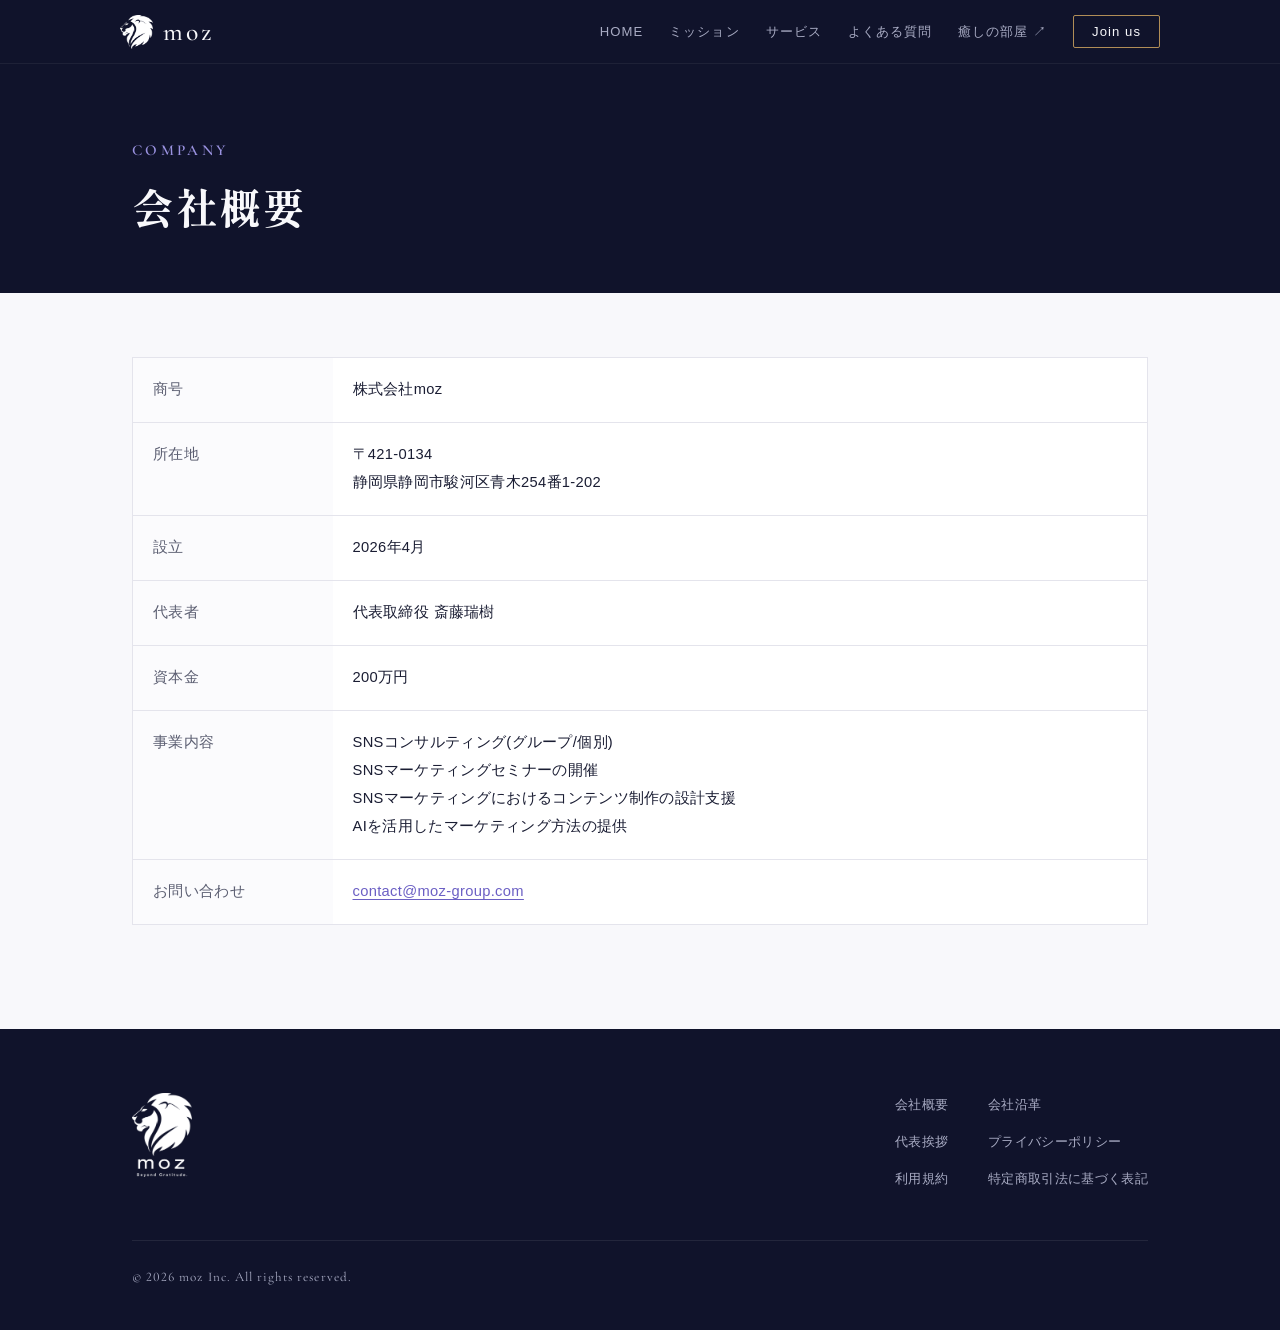
==== commit 0aa64cd5: "Add files via upload" ====
--- a/about.html
+++ b/about.html
@@ -27,7 +27,7 @@
         <li><a href="index.html#services">サービス</a></li>
         <li><a href="index.html#faq">よくある質問</a></li>
         <li><a href="cabin.html" target="_blank" rel="noopener">癒しの部屋 ↗</a></li>
-        <li><a href="index.html#lineJoin" class="nav-cta">仲間になる</a></li>
+        <li><a href="index.html#lineJoin" class="nav-cta">Join us</a></li>
       </ul>
     </nav>
   </div>
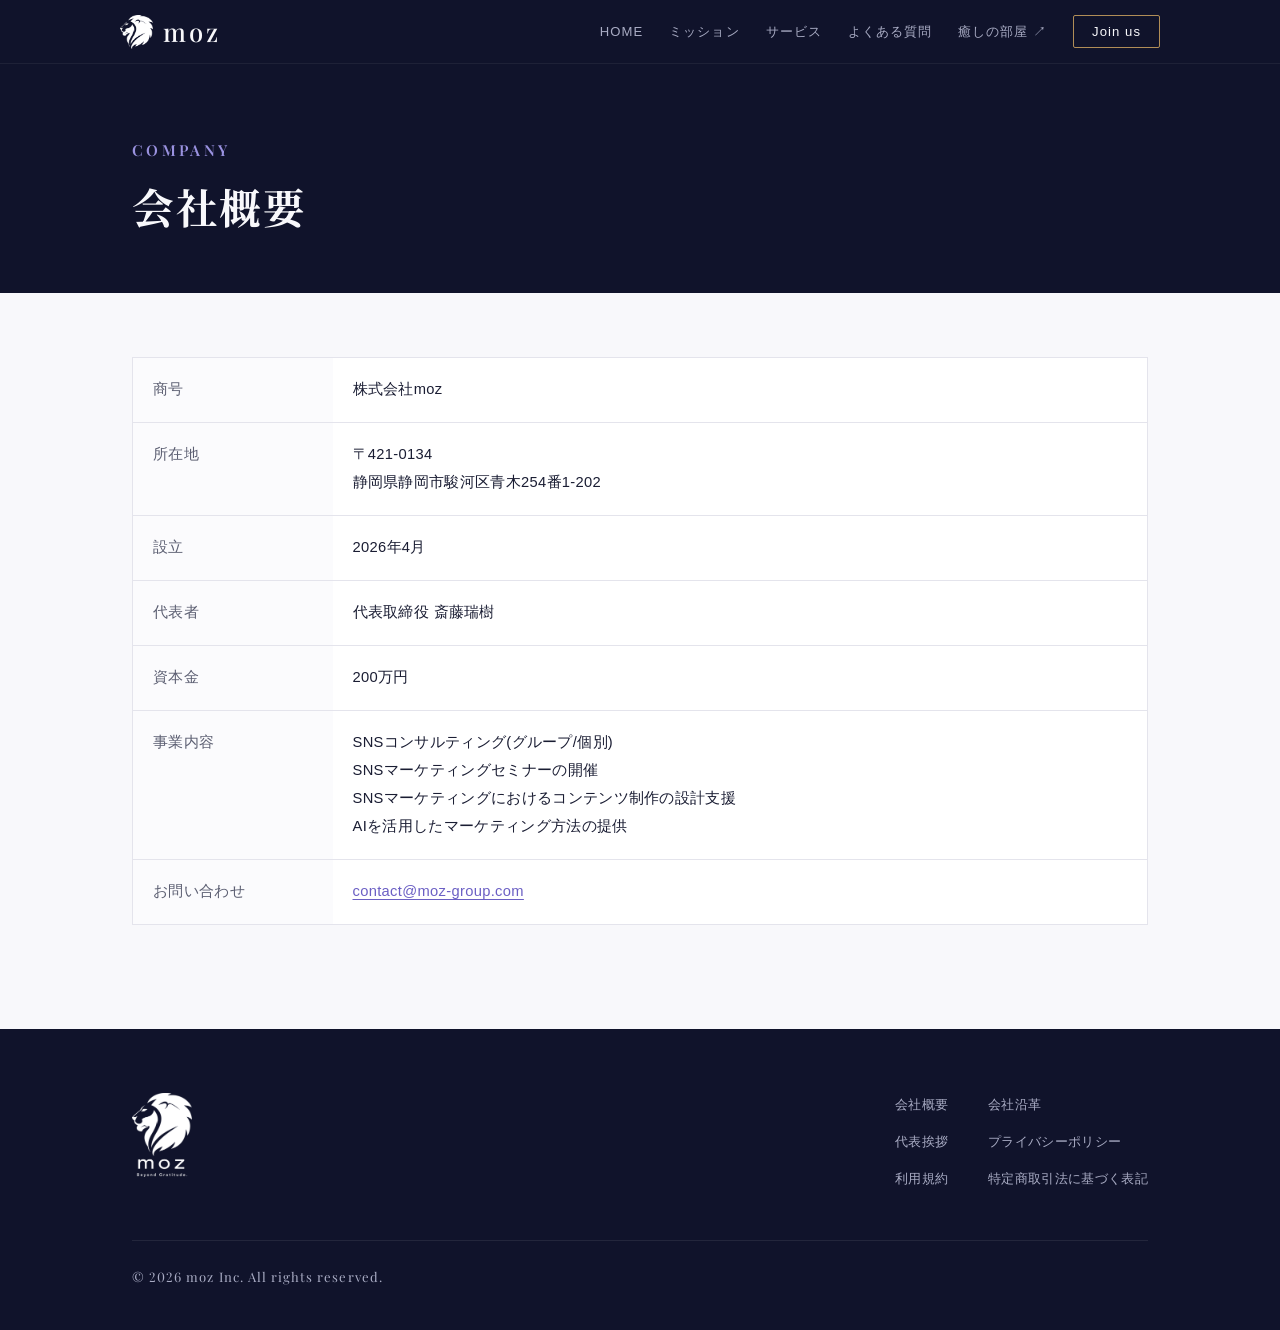
==== commit c95acd4b: "Add files via upload" ====
--- a/about.html
+++ b/about.html
@@ -9,7 +9,7 @@
 <link rel="icon" href="lion-mark-dark.png">
 <link rel="preconnect" href="https://fonts.googleapis.com">
 <link rel="preconnect" href="https://fonts.gstatic.com" crossorigin>
-<link href="https://fonts.googleapis.com/css2?family=Cormorant+Garamond:ital,wght@0,500;0,600;1,500&family=Shippori+Mincho+B1:wght@600;700&display=swap" rel="stylesheet">
+<link href="https://fonts.googleapis.com/css2?family=Noto+Serif+JP:wght@600;700&family=Playfair+Display:ital,wght@0,400;0,500;0,600;1,400&display=swap" rel="stylesheet">
 <link rel="stylesheet" href="style.css">
 </head>
 <body>
--- a/style.css
+++ b/style.css
@@ -16,8 +16,8 @@
   --line: #E4E4EC;         /* 罫線 */
   --on-ink: #F8F8FB;       /* 濃色背景上のテキスト */
   --on-ink-sub: #A9ACC4;   /* 濃色背景上の補足テキスト */
-  --font-display: "Shippori Mincho B1", "Hiragino Mincho ProN", "Yu Mincho", serif;
-  --font-en: "Cormorant Garamond", "Times New Roman", serif;
+  --font-display: "Noto Serif JP", "Hiragino Mincho ProN", "Yu Mincho", serif;
+  --font-en: "Playfair Display", "Times New Roman", serif;
   --font-body: "Hiragino Sans", "Hiragino Kaku Gothic ProN", "Yu Gothic", "Noto Sans JP", sans-serif;
   --max: 1080px;
   --header-h: 64px;
@@ -158,6 +158,23 @@
 .page-content a { color: var(--violet); text-decoration: underline; text-underline-offset: 3px; }
 .doc-meta { margin-top: 40px; padding-top: 20px; border-top: 1px solid var(--line); color: var(--sub); font-size: 0.85rem; }
 
+/* ---------- 右下のTOPボタン ---------- */
+.to-top {
+  position: fixed; right: 16px; bottom: max(16px, env(safe-area-inset-bottom)); z-index: 90;
+  display: flex; flex-direction: column; align-items: center; justify-content: center; gap: 0;
+  width: 52px; height: 52px; border-radius: 50%;
+  background: rgba(16,19,43,0.88); color: var(--on-ink);
+  border: 1px solid rgba(176,141,87,0.6);
+  font-family: var(--font-en); font-size: 0.72rem; letter-spacing: 0.12em; line-height: 1.1;
+  cursor: pointer;
+  opacity: 0; transform: translateY(10px); pointer-events: none;
+  transition: opacity .3s ease, transform .3s ease, background .2s;
+  -webkit-backdrop-filter: blur(6px); backdrop-filter: blur(6px);
+}
+.to-top span { font-family: var(--font-body); font-size: 0.85rem; }
+.to-top.is-shown { opacity: 1; transform: none; pointer-events: auto; }
+.to-top:hover { background: var(--violet); }
+
 /* ---------- Footer ---------- */
 .site-footer { background: var(--ink); color: var(--on-ink-sub); padding: 64px 0 40px; font-size: 0.82rem; }
 .footer-top { display: flex; flex-wrap: wrap; gap: 32px; justify-content: space-between; align-items: flex-start; }
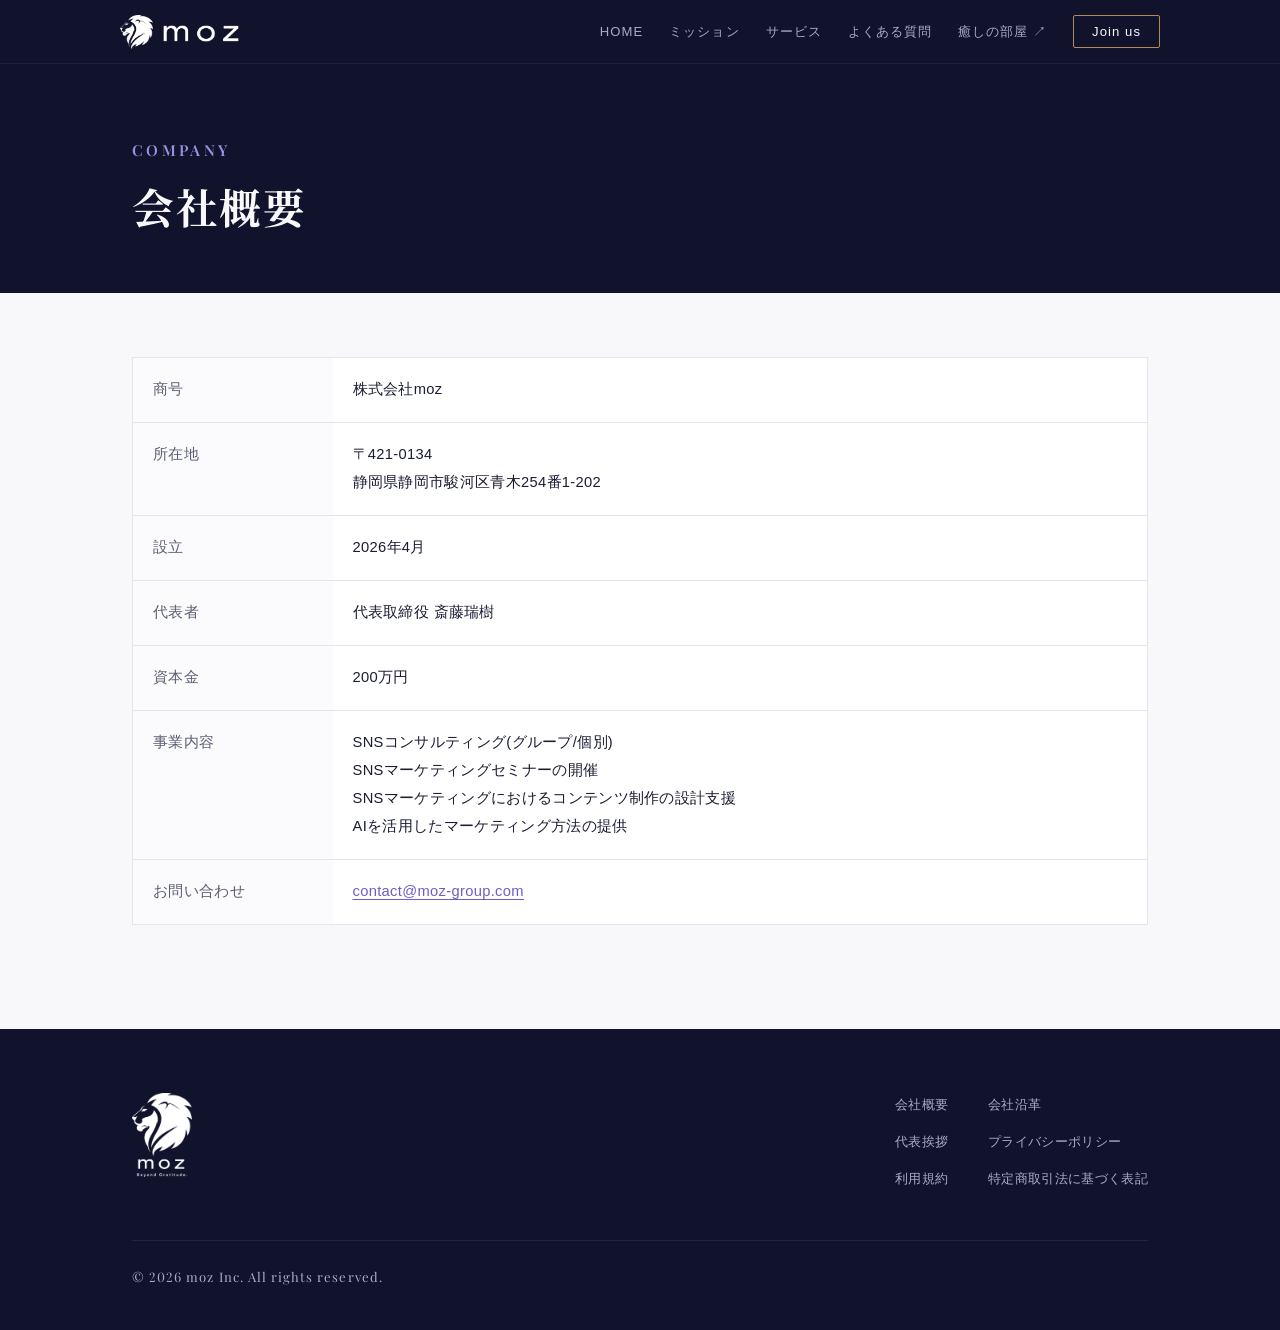
==== commit 56e93580: "Add files via upload" ====
--- a/about.html
+++ b/about.html
@@ -16,7 +16,7 @@
 
 <header class="site-header">
   <div class="header-inner">
-    <a class="brand" href="index.html#top" aria-label="株式会社moz トップへ"><img src="lion-mark-white.png" alt=""><span>moz</span></a>
+    <a class="brand" href="index.html#top" aria-label="株式会社moz トップへ"><img src="lion-mark-white.png" alt=""><img class="brand-text" src="moz-text-white.png" alt=""></a>
     <button class="nav-toggle" id="navToggle" aria-label="メニューを開く" aria-expanded="false">
       <span></span><span></span><span></span>
     </button>
--- a/style.css
+++ b/style.css
@@ -60,7 +60,7 @@
 }
 .brand { display: flex; align-items: center; gap: 10px; flex-shrink: 0; }
 .brand img { height: 34px; width: auto; }
-.brand span { font-family: var(--font-en); font-size: 1.6rem; font-weight: 500; letter-spacing: 0.12em; line-height: 1; }
+.brand img.brand-text { height: 17px; margin-top: 3px; }
 .site-nav ul { display: flex; align-items: center; gap: 26px; white-space: nowrap; }
 .site-nav a { font-size: 0.82rem; letter-spacing: 0.08em; color: var(--on-ink-sub); transition: color .2s; }
 .site-nav a:hover { color: var(--on-ink); }
@@ -175,6 +175,23 @@
 .to-top.is-shown { opacity: 1; transform: none; pointer-events: auto; }
 .to-top:hover { background: var(--violet); }
 
+/* ---------- タッチした場所の光(スマホ) ---------- */
+.touch-glow {
+  position: fixed; z-index: 400; width: 120px; height: 120px; margin: -60px 0 0 -60px;
+  border-radius: 50%; pointer-events: none;
+  background: radial-gradient(circle, rgba(255,255,255,1) 0%, rgba(245,243,255,0.8) 32%, rgba(170,162,240,0.38) 56%, transparent 72%);
+  filter: blur(5px);
+  animation: touch-glow .9s cubic-bezier(.2, .7, .3, 1) forwards;
+}
+.touch-glow.on-light {
+  background: radial-gradient(circle, rgba(95,120,255,0.85) 0%, rgba(125,145,255,0.6) 32%, rgba(160,175,255,0.3) 56%, transparent 72%);
+}
+@keyframes touch-glow {
+  0%   { transform: scale(.2); opacity: 0; }
+  20%  { opacity: 1; }
+  100% { transform: scale(1.4); opacity: 0; }
+}
+
 /* ---------- Footer ---------- */
 .site-footer { background: var(--ink); color: var(--on-ink-sub); padding: 64px 0 40px; font-size: 0.82rem; }
 .footer-top { display: flex; flex-wrap: wrap; gap: 32px; justify-content: space-between; align-items: flex-start; }
